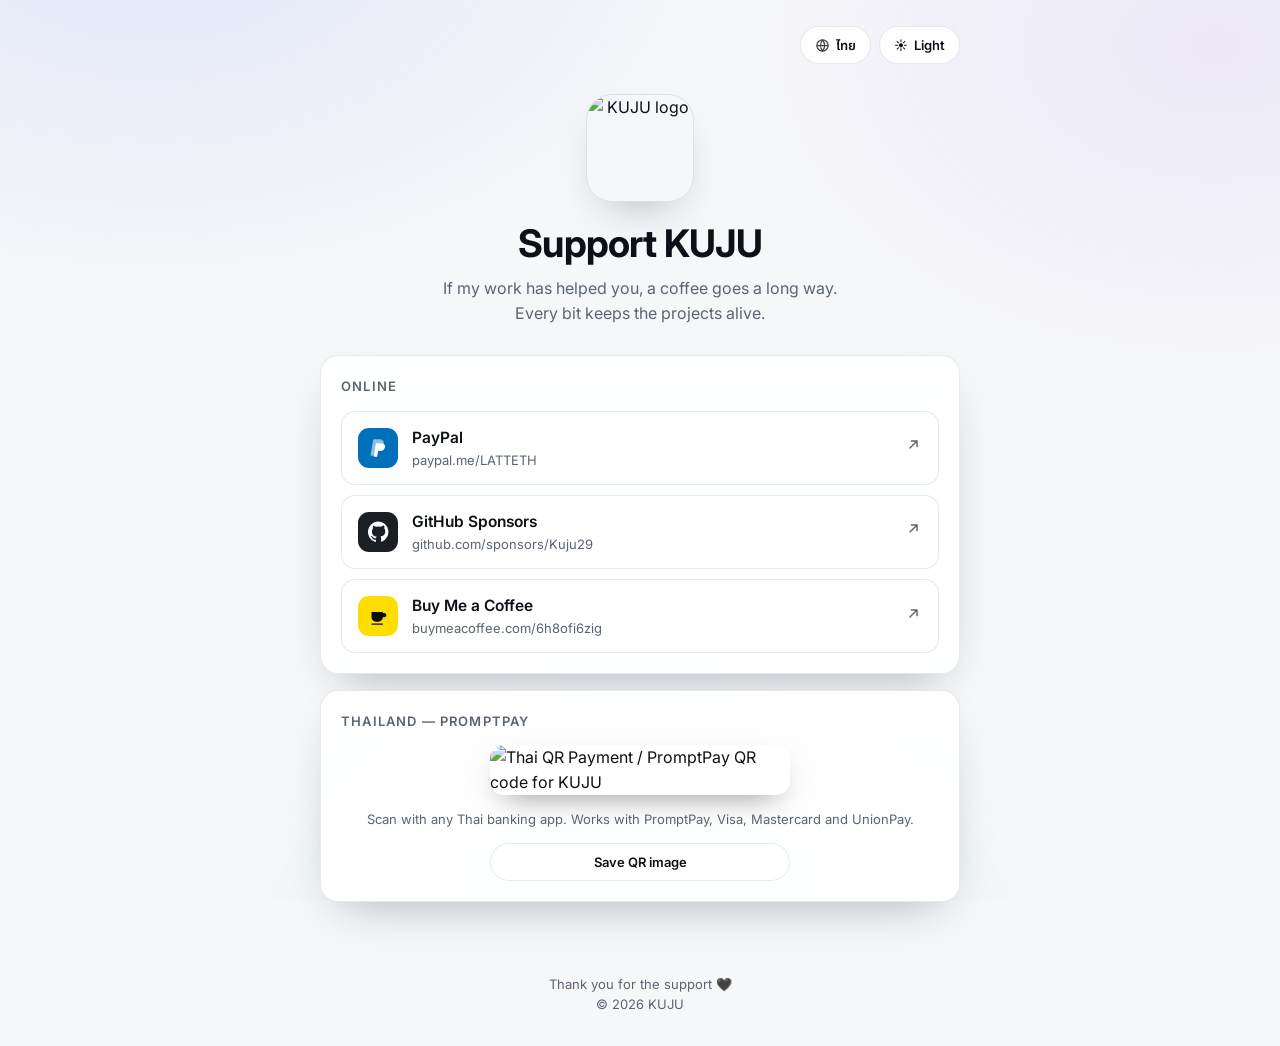
==== index.html @ a2a327d3 "Add files via upload" ====
<!DOCTYPE html>
<html lang="en" data-theme="dark">
<head>
<meta charset="utf-8">
<meta name="viewport" content="width=device-width, initial-scale=1, viewport-fit=cover">
<title>Support KUJU</title>
<meta name="description" content="Support KUJU's open-source work — PayPal, GitHub Sponsors, Buy Me a Coffee, or Thai PromptPay QR.">
<meta name="theme-color" content="#0b0d10">
<link rel="icon" href="assets/icon-32.png" sizes="32x32">
<link rel="apple-touch-icon" href="assets/icon-180.png">
<meta property="og:title" content="Support KUJU">
<meta property="og:description" content="Buy me a coffee — PayPal, GitHub Sponsors, Buy Me a Coffee, PromptPay.">
<meta property="og:image" content="assets/icon-512.png">
<meta property="og:type" content="website">
<link rel="preconnect" href="https://fonts.googleapis.com">
<link rel="preconnect" href="https://fonts.gstatic.com" crossorigin>
<link href="https://fonts.googleapis.com/css2?family=Inter:wght@400;500;600;700&family=Noto+Sans+Thai:wght@400;500;600;700&display=swap" rel="stylesheet">
<style>
:root{
  --bg:#0b0d10; --bg2:#0f1216; --card:rgba(255,255,255,.04); --card-brd:rgba(255,255,255,.09);
  --fg:#f2f4f7; --muted:#9aa4b2; --accent:#e5e7eb; --ring:rgba(255,255,255,.14);
  --shadow:0 20px 50px -20px rgba(0,0,0,.8);
  --radius:18px;
}
html[data-theme="light"]{
  --bg:#f6f7f9; --bg2:#ffffff; --card:rgba(255,255,255,.9); --card-brd:rgba(10,15,25,.09);
  --fg:#0d1117; --muted:#5b6472; --accent:#0d1117; --ring:rgba(10,15,25,.10);
  --shadow:0 20px 45px -22px rgba(15,23,42,.35);
}
*{box-sizing:border-box}
html,body{margin:0;padding:0}
body{
  background:var(--bg); color:var(--fg);
  font-family:"Inter","Noto Sans Thai",-apple-system,BlinkMacSystemFont,"Segoe UI",Roboto,sans-serif;
  -webkit-font-smoothing:antialiased; line-height:1.55;
  min-height:100dvh; display:flex; flex-direction:column;
  transition:background .3s ease,color .3s ease;
}
body::before{
  content:""; position:fixed; inset:0; z-index:-1; pointer-events:none;
  background:
    radial-gradient(60rem 40rem at 12% -10%, rgba(120,160,255,.16), transparent 60%),
    radial-gradient(50rem 35rem at 95% 5%, rgba(180,120,255,.13), transparent 60%),
    radial-gradient(45rem 35rem at 50% 110%, rgba(80,220,190,.10), transparent 60%);
}
html[data-theme="light"] body::before{
  background:
    radial-gradient(60rem 40rem at 12% -10%, rgba(90,120,255,.13), transparent 60%),
    radial-gradient(50rem 35rem at 95% 5%, rgba(160,110,255,.10), transparent 60%),
    radial-gradient(45rem 35rem at 50% 110%, rgba(40,200,170,.10), transparent 60%);
}
.wrap{width:100%; max-width:680px; margin:0 auto; padding:20px 20px 48px; flex:1}

/* top bar */
.topbar{display:flex; justify-content:flex-end; gap:8px; padding:6px 0 22px}
.chip{
  display:inline-flex; align-items:center; gap:6px; cursor:pointer;
  background:var(--card); border:1px solid var(--card-brd); color:var(--fg);
  border-radius:999px; padding:8px 14px; font:inherit; font-size:13px; font-weight:600;
  backdrop-filter:blur(10px); transition:transform .15s, border-color .2s, background .2s;
}
.chip:hover{transform:translateY(-1px); border-color:var(--ring)}
.chip:active{transform:translateY(0)}
.chip svg{width:15px;height:15px;opacity:.8}

/* hero */
.hero{text-align:center; padding:8px 0 30px}
.logo{
  width:108px;height:108px;object-fit:cover;border-radius:26px;
  border:1px solid var(--card-brd); box-shadow:var(--shadow);
  margin-bottom:20px; display:block; margin-inline:auto;
}
h1{font-size:clamp(28px,7vw,38px); line-height:1.15; margin:0 0 10px; letter-spacing:-.02em; font-weight:700}
.sub{color:var(--muted); font-size:16px; margin:0 auto; max-width:44ch}

/* cards */
.card{
  background:var(--card); border:1px solid var(--card-brd); border-radius:var(--radius);
  backdrop-filter:blur(14px); box-shadow:var(--shadow); padding:20px; margin-bottom:16px;
}
.card h2{font-size:13px; letter-spacing:.09em; text-transform:uppercase; color:var(--muted);
  margin:0 0 14px; font-weight:600}

/* donate buttons */
.links{display:flex; flex-direction:column; gap:10px}
.link{
  display:flex; align-items:center; gap:14px; text-decoration:none; color:var(--fg);
  border:1px solid var(--card-brd); border-radius:14px; padding:14px 16px;
  background:linear-gradient(180deg,rgba(255,255,255,.03),rgba(255,255,255,0));
  transition:transform .16s cubic-bezier(.2,.8,.2,1), border-color .2s, background .2s;
}
html[data-theme="light"] .link{background:#fff}
.link:hover{transform:translateY(-2px); border-color:var(--ring)}
.link:focus-visible{outline:2px solid #6ea8fe; outline-offset:2px}
.ico{
  width:40px;height:40px;flex:none;border-radius:11px;display:grid;place-items:center;
  color:#fff;
}
.ico svg{width:21px;height:21px;fill:currentColor}
.ico.paypal{background:#0070ba}
.ico.github{background:#24292f}
html[data-theme="light"] .ico.github{background:#1b1f24}
.ico.bmc{background:#ffdd00;color:#0d0d0d}
.ico.pp{background:#0f3f6e}
.txt{min-width:0}
.txt b{display:block;font-size:15.5px;font-weight:600}
.txt span{display:block;font-size:13px;color:var(--muted);white-space:nowrap;overflow:hidden;text-overflow:ellipsis}
.arrow{margin-left:auto;color:var(--muted);flex:none}
.arrow svg{width:17px;height:17px;fill:none;stroke:currentColor;stroke-width:2;stroke-linecap:round;stroke-linejoin:round}

/* qr */
.qrbox{display:flex; flex-direction:column; align-items:center; gap:14px}
.qrimg{width:100%; max-width:300px; border-radius:14px; display:block;
  box-shadow:0 12px 30px -14px rgba(0,0,0,.55); background:#fff}
.qrnote{font-size:13px;color:var(--muted);text-align:center;margin:0}
.copyrow{display:flex;gap:8px;width:100%;max-width:300px}
.copyrow .chip{flex:1;justify-content:center}

footer{text-align:center;color:var(--muted);font-size:13px;padding:8px 20px 32px}
footer a{color:var(--muted)}
.fade{animation:fade .5s cubic-bezier(.2,.8,.2,1) both}
@keyframes fade{from{opacity:0;transform:translateY(10px)}to{opacity:1;transform:none}}
@media (prefers-reduced-motion:reduce){*{animation:none!important;transition:none!important}}
</style>
</head>
<body>
<div class="wrap">

  <div class="topbar">
    <button class="chip" id="langBtn" type="button" aria-label="Switch language">
      <svg viewBox="0 0 24 24" fill="none" stroke="currentColor" stroke-width="2"><circle cx="12" cy="12" r="9"/><path d="M3 12h18M12 3a15 15 0 010 18a15 15 0 010-18"/></svg>
      <span id="langLabel">ไทย</span>
    </button>
    <button class="chip" id="themeBtn" type="button" aria-label="Switch theme">
      <span id="themeIcon">🌙</span><span id="themeLabel" data-i18n="theme">Dark</span>
    </button>
  </div>

  <header class="hero fade">
    <img class="logo" src="assets/logo.png" alt="KUJU logo">
    <h1 data-i18n="title">Support KUJU</h1>
    <p class="sub" data-i18n="sub">If my work has helped you, a coffee goes a long way. Every bit keeps the projects alive.</p>
  </header>

  <section class="card fade" style="animation-delay:.06s">
    <h2 data-i18n="online">Online</h2>
    <div class="links">
      <a class="link" href="https://paypal.me/LATTETH" target="_blank" rel="noopener noreferrer">
        <span class="ico paypal"><svg viewBox="0 0 24 24"><path d="M7.1 21.3H3.6a.6.6 0 01-.6-.7L5.8 3.4a.8.8 0 01.8-.7h6.2c3.5 0 5.7 1.7 5.2 5.2-.5 3.6-3 5.3-6.4 5.3H9.3a.8.8 0 00-.8.7l-.8 6.7a.8.8 0 01-.6.7z" opacity=".55"/><path d="M9.9 22.6H7.1a.5.5 0 01-.5-.6l2.3-14.4a.7.7 0 01.7-.6h5.3c3 0 4.9 1.5 4.5 4.5-.5 3.1-2.6 4.6-5.5 4.6h-1.8a.7.7 0 00-.7.6l-.8 5.3a.7.7 0 01-.7.6z"/></svg></span>
        <span class="txt"><b>PayPal</b><span>paypal.me/LATTETH</span></span>
        <span class="arrow"><svg viewBox="0 0 24 24"><path d="M7 17L17 7M9 7h8v8"/></svg></span>
      </a>

      <a class="link" href="https://github.com/sponsors/Kuju29" target="_blank" rel="noopener noreferrer">
        <span class="ico github"><svg viewBox="0 0 24 24"><path d="M12 .5a12 12 0 00-3.8 23.4c.6.1.8-.3.8-.6v-2c-3.3.7-4-1.6-4-1.6-.6-1.4-1.4-1.8-1.4-1.8-1.1-.8.1-.7.1-.7 1.2.1 1.9 1.2 1.9 1.2 1.1 1.9 2.9 1.3 3.6 1 .1-.8.4-1.3.8-1.6-2.7-.3-5.5-1.3-5.5-5.9 0-1.3.5-2.4 1.2-3.2-.1-.3-.5-1.5.1-3.2 0 0 1-.3 3.3 1.2a11.4 11.4 0 016 0C17.4 4.9 18.4 5.2 18.4 5.2c.6 1.7.2 2.9.1 3.2.8.8 1.2 1.9 1.2 3.2 0 4.6-2.8 5.6-5.5 5.9.4.4.8 1.1.8 2.2v3.3c0 .3.2.7.8.6A12 12 0 0012 .5z"/></svg></span>
        <span class="txt"><b>GitHub Sponsors</b><span>github.com/sponsors/Kuju29</span></span>
        <span class="arrow"><svg viewBox="0 0 24 24"><path d="M7 17L17 7M9 7h8v8"/></svg></span>
      </a>

      <a class="link" href="https://buymeacoffee.com/6h8ofi6zig" target="_blank" rel="noopener noreferrer">
        <span class="ico bmc"><svg viewBox="0 0 24 24"><path d="M4 8h13v6a5 5 0 01-5 5H9a5 5 0 01-5-5V8zm13 1h1.5a2.5 2.5 0 010 5H17V9zM4 21h13v1.5H4z"/></svg></span>
        <span class="txt"><b>Buy Me a Coffee</b><span>buymeacoffee.com/6h8ofi6zig</span></span>
        <span class="arrow"><svg viewBox="0 0 24 24"><path d="M7 17L17 7M9 7h8v8"/></svg></span>
      </a>
    </div>
  </section>

  <section class="card fade" style="animation-delay:.12s">
    <h2 data-i18n="thai">Thailand — PromptPay</h2>
    <div class="qrbox">
      <img class="qrimg" src="assets/promptpay-card.png" alt="Thai QR Payment / PromptPay QR code for KUJU">
      <p class="qrnote" data-i18n="qrnote">Scan with any Thai banking app. Works with PromptPay, Visa, Mastercard and UnionPay.</p>
      <div class="copyrow">
        <button class="chip" id="dlBtn" type="button" data-i18n="save">Save QR image</button>
      </div>
    </div>
  </section>

</div>

<footer>
  <span data-i18n="thanks">Thank you for the support 🖤</span><br>
  © <span id="yr"></span> KUJU
</footer>

<script>
const I18N = {
  en: {
    title:"Support KUJU",
    sub:"If my work has helped you, a coffee goes a long way. Every bit keeps the projects alive.",
    online:"Online",
    thai:"Thailand — PromptPay",
    qrnote:"Scan with any Thai banking app. Works with PromptPay, Visa, Mastercard and UnionPay.",
    save:"Save QR image",
    thanks:"Thank you for the support 🖤",
    theme_dark:"Dark", theme_light:"Light",
    other:"ไทย", pagetitle:"Support KUJU"
  },
  th: {
    title:"สนับสนุน KUJU",
    sub:"ถ้างานของผมมีประโยชน์กับคุณ กาแฟสักแก้วก็ช่วยได้มาก ทุกการสนับสนุนทำให้โปรเจกต์เดินต่อได้",
    online:"ช่องทางออนไลน์",
    thai:"ประเทศไทย — พร้อมเพย์",
    qrnote:"สแกนด้วยแอปธนาคารได้ทุกธนาคาร รองรับพร้อมเพย์ Visa Mastercard และ UnionPay",
    save:"บันทึกรูป QR",
    thanks:"ขอบคุณสำหรับการสนับสนุนครับ 🖤",
    theme_dark:"มืด", theme_light:"สว่าง",
    other:"EN", pagetitle:"สนับสนุน KUJU"
  }
};

const $ = s => document.querySelector(s);
let lang = localStorage.getItem("kuju_lang");
if (!lang) lang = (navigator.language || "en").toLowerCase().startsWith("th") ? "th" : "en";
let theme = localStorage.getItem("kuju_theme")
  || (window.matchMedia("(prefers-color-scheme: light)").matches ? "light" : "dark");

function applyLang(){
  const t = I18N[lang];
  document.documentElement.lang = lang;
  document.title = t.pagetitle;
  document.querySelectorAll("[data-i18n]").forEach(el=>{
    const k = el.dataset.i18n;
    if (k === "theme") return;
    if (t[k]) el.textContent = t[k];
  });
  $("#langLabel").textContent = t.other;
  applyThemeLabel();
  localStorage.setItem("kuju_lang", lang);
}
function applyThemeLabel(){
  const t = I18N[lang];
  $("#themeIcon").textContent = theme === "dark" ? "🌙" : "☀️";
  $("#themeLabel").textContent = theme === "dark" ? t.theme_dark : t.theme_light;
}
function applyTheme(){
  document.documentElement.dataset.theme = theme;
  document.querySelector('meta[name=theme-color]').content = theme === "dark" ? "#0b0d10" : "#f6f7f9";
  applyThemeLabel();
  localStorage.setItem("kuju_theme", theme);
}

$("#langBtn").addEventListener("click", ()=>{ lang = lang === "en" ? "th" : "en"; applyLang(); });
$("#themeBtn").addEventListener("click", ()=>{ theme = theme === "dark" ? "light" : "dark"; applyTheme(); });
$("#dlBtn").addEventListener("click", ()=>{
  const a = document.createElement("a");
  a.href = "assets/promptpay-card.png";
  a.download = "kuju-promptpay.png";
  document.body.appendChild(a); a.click(); a.remove();
});
$("#yr").textContent = new Date().getFullYear();

applyTheme();
applyLang();
</script>
</body>
</html>
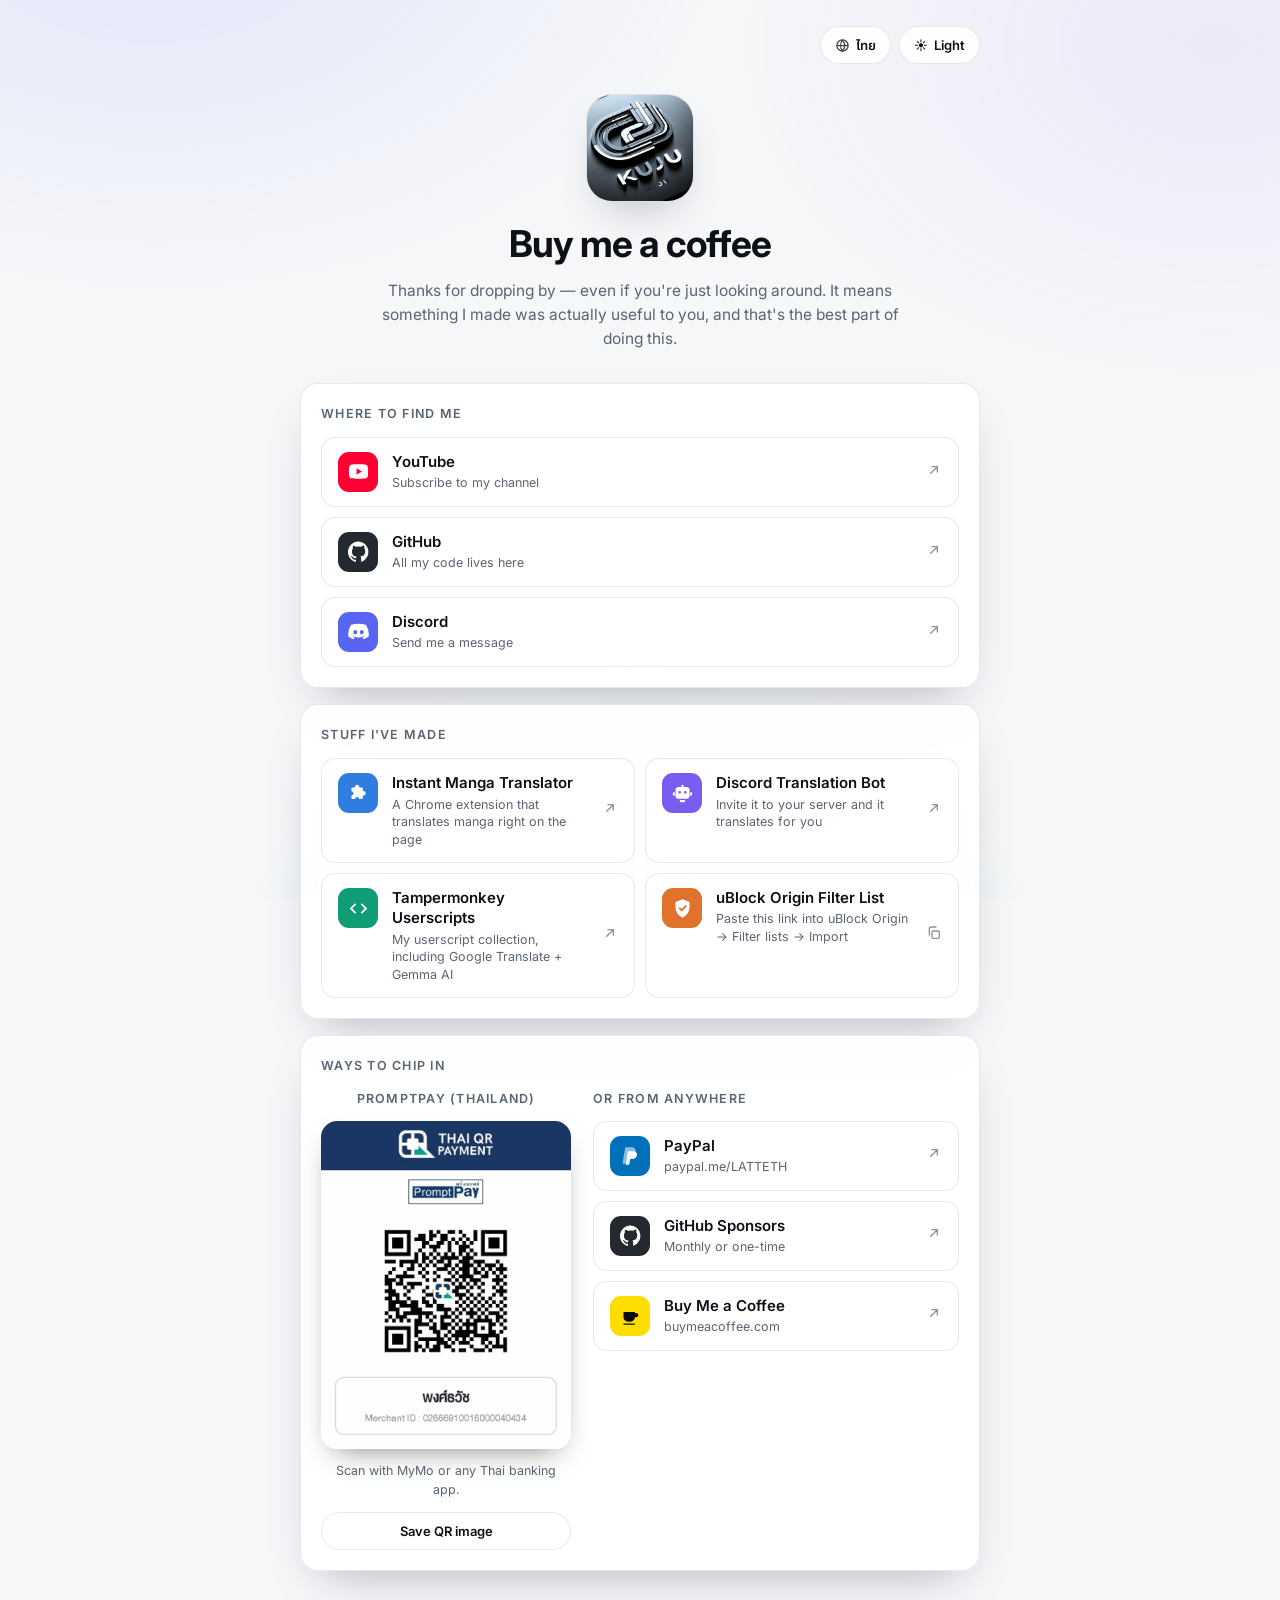
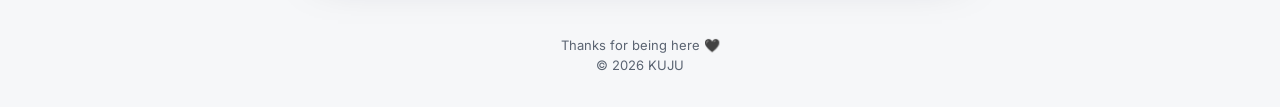
==== commit baf0af22: "Add files via upload" ====
--- a/index.html
+++ b/index.html
@@ -3,255 +3,99 @@
 <head>
 <meta charset="utf-8">
 <meta name="viewport" content="width=device-width, initial-scale=1, viewport-fit=cover">
-<title>Support KUJU</title>
-<meta name="description" content="Support KUJU's open-source work — PayPal, GitHub Sponsors, Buy Me a Coffee, or Thai PromptPay QR.">
+<title>KUJU</title>
+<meta name="description" content="KUJU — projects, links and ways to support my work.">
 <meta name="theme-color" content="#0b0d10">
+
 <link rel="icon" href="assets/icon-32.png" sizes="32x32">
 <link rel="apple-touch-icon" href="assets/icon-180.png">
-<meta property="og:title" content="Support KUJU">
-<meta property="og:description" content="Buy me a coffee — PayPal, GitHub Sponsors, Buy Me a Coffee, PromptPay.">
+<meta property="og:title" content="KUJU">
+<meta property="og:description" content="Projects, links and ways to support my work.">
 <meta property="og:image" content="assets/icon-512.png">
 <meta property="og:type" content="website">
+
 <link rel="preconnect" href="https://fonts.googleapis.com">
 <link rel="preconnect" href="https://fonts.gstatic.com" crossorigin>
 <link href="https://fonts.googleapis.com/css2?family=Inter:wght@400;500;600;700&family=Noto+Sans+Thai:wght@400;500;600;700&display=swap" rel="stylesheet">
-<style>
-:root{
-  --bg:#0b0d10; --bg2:#0f1216; --card:rgba(255,255,255,.04); --card-brd:rgba(255,255,255,.09);
-  --fg:#f2f4f7; --muted:#9aa4b2; --accent:#e5e7eb; --ring:rgba(255,255,255,.14);
-  --shadow:0 20px 50px -20px rgba(0,0,0,.8);
-  --radius:18px;
-}
-html[data-theme="light"]{
-  --bg:#f6f7f9; --bg2:#ffffff; --card:rgba(255,255,255,.9); --card-brd:rgba(10,15,25,.09);
-  --fg:#0d1117; --muted:#5b6472; --accent:#0d1117; --ring:rgba(10,15,25,.10);
-  --shadow:0 20px 45px -22px rgba(15,23,42,.35);
-}
-*{box-sizing:border-box}
-html,body{margin:0;padding:0}
-body{
-  background:var(--bg); color:var(--fg);
-  font-family:"Inter","Noto Sans Thai",-apple-system,BlinkMacSystemFont,"Segoe UI",Roboto,sans-serif;
-  -webkit-font-smoothing:antialiased; line-height:1.55;
-  min-height:100dvh; display:flex; flex-direction:column;
-  transition:background .3s ease,color .3s ease;
-}
-body::before{
-  content:""; position:fixed; inset:0; z-index:-1; pointer-events:none;
-  background:
-    radial-gradient(60rem 40rem at 12% -10%, rgba(120,160,255,.16), transparent 60%),
-    radial-gradient(50rem 35rem at 95% 5%, rgba(180,120,255,.13), transparent 60%),
-    radial-gradient(45rem 35rem at 50% 110%, rgba(80,220,190,.10), transparent 60%);
-}
-html[data-theme="light"] body::before{
-  background:
-    radial-gradient(60rem 40rem at 12% -10%, rgba(90,120,255,.13), transparent 60%),
-    radial-gradient(50rem 35rem at 95% 5%, rgba(160,110,255,.10), transparent 60%),
-    radial-gradient(45rem 35rem at 50% 110%, rgba(40,200,170,.10), transparent 60%);
-}
-.wrap{width:100%; max-width:680px; margin:0 auto; padding:20px 20px 48px; flex:1}
 
-/* top bar */
-.topbar{display:flex; justify-content:flex-end; gap:8px; padding:6px 0 22px}
-.chip{
-  display:inline-flex; align-items:center; gap:6px; cursor:pointer;
-  background:var(--card); border:1px solid var(--card-brd); color:var(--fg);
-  border-radius:999px; padding:8px 14px; font:inherit; font-size:13px; font-weight:600;
-  backdrop-filter:blur(10px); transition:transform .15s, border-color .2s, background .2s;
-}
-.chip:hover{transform:translateY(-1px); border-color:var(--ring)}
-.chip:active{transform:translateY(0)}
-.chip svg{width:15px;height:15px;opacity:.8}
-
-/* hero */
-.hero{text-align:center; padding:8px 0 30px}
-.logo{
-  width:108px;height:108px;object-fit:cover;border-radius:26px;
-  border:1px solid var(--card-brd); box-shadow:var(--shadow);
-  margin-bottom:20px; display:block; margin-inline:auto;
-}
-h1{font-size:clamp(28px,7vw,38px); line-height:1.15; margin:0 0 10px; letter-spacing:-.02em; font-weight:700}
-.sub{color:var(--muted); font-size:16px; margin:0 auto; max-width:44ch}
-
-/* cards */
-.card{
-  background:var(--card); border:1px solid var(--card-brd); border-radius:var(--radius);
-  backdrop-filter:blur(14px); box-shadow:var(--shadow); padding:20px; margin-bottom:16px;
-}
-.card h2{font-size:13px; letter-spacing:.09em; text-transform:uppercase; color:var(--muted);
-  margin:0 0 14px; font-weight:600}
-
-/* donate buttons */
-.links{display:flex; flex-direction:column; gap:10px}
-.link{
-  display:flex; align-items:center; gap:14px; text-decoration:none; color:var(--fg);
-  border:1px solid var(--card-brd); border-radius:14px; padding:14px 16px;
-  background:linear-gradient(180deg,rgba(255,255,255,.03),rgba(255,255,255,0));
-  transition:transform .16s cubic-bezier(.2,.8,.2,1), border-color .2s, background .2s;
-}
-html[data-theme="light"] .link{background:#fff}
-.link:hover{transform:translateY(-2px); border-color:var(--ring)}
-.link:focus-visible{outline:2px solid #6ea8fe; outline-offset:2px}
-.ico{
-  width:40px;height:40px;flex:none;border-radius:11px;display:grid;place-items:center;
-  color:#fff;
-}
-.ico svg{width:21px;height:21px;fill:currentColor}
-.ico.paypal{background:#0070ba}
-.ico.github{background:#24292f}
-html[data-theme="light"] .ico.github{background:#1b1f24}
-.ico.bmc{background:#ffdd00;color:#0d0d0d}
-.ico.pp{background:#0f3f6e}
-.txt{min-width:0}
-.txt b{display:block;font-size:15.5px;font-weight:600}
-.txt span{display:block;font-size:13px;color:var(--muted);white-space:nowrap;overflow:hidden;text-overflow:ellipsis}
-.arrow{margin-left:auto;color:var(--muted);flex:none}
-.arrow svg{width:17px;height:17px;fill:none;stroke:currentColor;stroke-width:2;stroke-linecap:round;stroke-linejoin:round}
-
-/* qr */
-.qrbox{display:flex; flex-direction:column; align-items:center; gap:14px}
-.qrimg{width:100%; max-width:300px; border-radius:14px; display:block;
-  box-shadow:0 12px 30px -14px rgba(0,0,0,.55); background:#fff}
-.qrnote{font-size:13px;color:var(--muted);text-align:center;margin:0}
-.copyrow{display:flex;gap:8px;width:100%;max-width:300px}
-.copyrow .chip{flex:1;justify-content:center}
-
-footer{text-align:center;color:var(--muted);font-size:13px;padding:8px 20px 32px}
-footer a{color:var(--muted)}
-.fade{animation:fade .5s cubic-bezier(.2,.8,.2,1) both}
-@keyframes fade{from{opacity:0;transform:translateY(10px)}to{opacity:1;transform:none}}
-@media (prefers-reduced-motion:reduce){*{animation:none!important;transition:none!important}}
-</style>
+<link rel="stylesheet" href="css/style.css">
 </head>
 <body>
+
 <div class="wrap">
 
+  <!-- ปุ่มสลับภาษา / ธีม -->
   <div class="topbar">
     <button class="chip" id="langBtn" type="button" aria-label="Switch language">
-      <svg viewBox="0 0 24 24" fill="none" stroke="currentColor" stroke-width="2"><circle cx="12" cy="12" r="9"/><path d="M3 12h18M12 3a15 15 0 010 18a15 15 0 010-18"/></svg>
+      <svg viewBox="0 0 24 24" fill="none" stroke="currentColor" stroke-width="2" aria-hidden="true">
+        <circle cx="12" cy="12" r="9"/><path d="M3 12h18M12 3a15 15 0 010 18a15 15 0 010-18"/>
+      </svg>
       <span id="langLabel">ไทย</span>
     </button>
     <button class="chip" id="themeBtn" type="button" aria-label="Switch theme">
-      <span id="themeIcon">🌙</span><span id="themeLabel" data-i18n="theme">Dark</span>
+      <span id="themeIcon">🌙</span><span id="themeLabel">Dark</span>
     </button>
   </div>
 
+  <!-- หัวเว็บ -->
   <header class="hero fade">
     <img class="logo" src="assets/logo.png" alt="KUJU logo">
-    <h1 data-i18n="title">Support KUJU</h1>
-    <p class="sub" data-i18n="sub">If my work has helped you, a coffee goes a long way. Every bit keeps the projects alive.</p>
+    <h1 data-t="title">Buy me a coffee</h1>
+    <p data-t="sub"></p>
   </header>
 
-  <section class="card fade" style="animation-delay:.06s">
-    <h2 data-i18n="online">Online</h2>
-    <div class="links">
-      <a class="link" href="https://paypal.me/LATTETH" target="_blank" rel="noopener noreferrer">
-        <span class="ico paypal"><svg viewBox="0 0 24 24"><path d="M7.1 21.3H3.6a.6.6 0 01-.6-.7L5.8 3.4a.8.8 0 01.8-.7h6.2c3.5 0 5.7 1.7 5.2 5.2-.5 3.6-3 5.3-6.4 5.3H9.3a.8.8 0 00-.8.7l-.8 6.7a.8.8 0 01-.6.7z" opacity=".55"/><path d="M9.9 22.6H7.1a.5.5 0 01-.5-.6l2.3-14.4a.7.7 0 01.7-.6h5.3c3 0 4.9 1.5 4.5 4.5-.5 3.1-2.6 4.6-5.5 4.6h-1.8a.7.7 0 00-.7.6l-.8 5.3a.7.7 0 01-.7.6z"/></svg></span>
-        <span class="txt"><b>PayPal</b><span>paypal.me/LATTETH</span></span>
-        <span class="arrow"><svg viewBox="0 0 24 24"><path d="M7 17L17 7M9 7h8v8"/></svg></span>
-      </a>
-
-      <a class="link" href="https://github.com/sponsors/Kuju29" target="_blank" rel="noopener noreferrer">
-        <span class="ico github"><svg viewBox="0 0 24 24"><path d="M12 .5a12 12 0 00-3.8 23.4c.6.1.8-.3.8-.6v-2c-3.3.7-4-1.6-4-1.6-.6-1.4-1.4-1.8-1.4-1.8-1.1-.8.1-.7.1-.7 1.2.1 1.9 1.2 1.9 1.2 1.1 1.9 2.9 1.3 3.6 1 .1-.8.4-1.3.8-1.6-2.7-.3-5.5-1.3-5.5-5.9 0-1.3.5-2.4 1.2-3.2-.1-.3-.5-1.5.1-3.2 0 0 1-.3 3.3 1.2a11.4 11.4 0 016 0C17.4 4.9 18.4 5.2 18.4 5.2c.6 1.7.2 2.9.1 3.2.8.8 1.2 1.9 1.2 3.2 0 4.6-2.8 5.6-5.5 5.9.4.4.8 1.1.8 2.2v3.3c0 .3.2.7.8.6A12 12 0 0012 .5z"/></svg></span>
-        <span class="txt"><b>GitHub Sponsors</b><span>github.com/sponsors/Kuju29</span></span>
-        <span class="arrow"><svg viewBox="0 0 24 24"><path d="M7 17L17 7M9 7h8v8"/></svg></span>
-      </a>
-
-      <a class="link" href="https://buymeacoffee.com/6h8ofi6zig" target="_blank" rel="noopener noreferrer">
-        <span class="ico bmc"><svg viewBox="0 0 24 24"><path d="M4 8h13v6a5 5 0 01-5 5H9a5 5 0 01-5-5V8zm13 1h1.5a2.5 2.5 0 010 5H17V9zM4 21h13v1.5H4z"/></svg></span>
-        <span class="txt"><b>Buy Me a Coffee</b><span>buymeacoffee.com/6h8ofi6zig</span></span>
-        <span class="arrow"><svg viewBox="0 0 24 24"><path d="M7 17L17 7M9 7h8v8"/></svg></span>
-      </a>
-    </div>
+  <!-- 1. ช่องทางติดตาม -->
+  <section class="section fade" style="animation-delay:.05s">
+    <h2 data-t="social">Where to find me</h2>
+    <div class="list" id="list-social"></div>
   </section>
 
-  <section class="card fade" style="animation-delay:.12s">
-    <h2 data-i18n="thai">Thailand — PromptPay</h2>
-    <div class="qrbox">
-      <img class="qrimg" src="assets/promptpay-card.png" alt="Thai QR Payment / PromptPay QR code for KUJU">
-      <p class="qrnote" data-i18n="qrnote">Scan with any Thai banking app. Works with PromptPay, Visa, Mastercard and UnionPay.</p>
-      <div class="copyrow">
-        <button class="chip" id="dlBtn" type="button" data-i18n="save">Save QR image</button>
+  <!-- 2. ผลงาน -->
+  <section class="section fade" style="animation-delay:.1s">
+    <h2 data-t="works">Stuff I've made</h2>
+    <div class="list grid" id="list-works"></div>
+  </section>
+
+  <!-- 3. สนับสนุน -->
+  <section class="section fade" style="animation-delay:.15s">
+    <h2 data-t="donate">Ways to chip in</h2>
+    <div class="donate-body">
+
+      <div class="qr">
+        <span class="label" data-t="qrTitle">PromptPay</span>
+        <img id="qr-img" src="assets/promptpay-card.png" alt="Thai QR Payment / PromptPay code for KUJU">
+        <p class="note" data-t="qrNote"></p>
+        <button class="chip" id="qr-save" type="button" data-t="qrSave">Save QR image</button>
       </div>
+
+      <div class="online">
+        <span class="label" data-t="orOnline">Or from anywhere</span>
+        <div class="list" id="list-donate"></div>
+      </div>
+
     </div>
   </section>
 
 </div>
 
 <footer>
-  <span data-i18n="thanks">Thank you for the support 🖤</span><br>
-  © <span id="yr"></span> KUJU
+  <span data-t="thanks"></span><br>
+  © <span id="year"></span> KUJU
 </footer>
 
-<script>
-const I18N = {
-  en: {
-    title:"Support KUJU",
-    sub:"If my work has helped you, a coffee goes a long way. Every bit keeps the projects alive.",
-    online:"Online",
-    thai:"Thailand — PromptPay",
-    qrnote:"Scan with any Thai banking app. Works with PromptPay, Visa, Mastercard and UnionPay.",
-    save:"Save QR image",
-    thanks:"Thank you for the support 🖤",
-    theme_dark:"Dark", theme_light:"Light",
-    other:"ไทย", pagetitle:"Support KUJU"
-  },
-  th: {
-    title:"สนับสนุน KUJU",
-    sub:"ถ้างานของผมมีประโยชน์กับคุณ กาแฟสักแก้วก็ช่วยได้มาก ทุกการสนับสนุนทำให้โปรเจกต์เดินต่อได้",
-    online:"ช่องทางออนไลน์",
-    thai:"ประเทศไทย — พร้อมเพย์",
-    qrnote:"สแกนด้วยแอปธนาคารได้ทุกธนาคาร รองรับพร้อมเพย์ Visa Mastercard และ UnionPay",
-    save:"บันทึกรูป QR",
-    thanks:"ขอบคุณสำหรับการสนับสนุนครับ 🖤",
-    theme_dark:"มืด", theme_light:"สว่าง",
-    other:"EN", pagetitle:"สนับสนุน KUJU"
-  }
-};
+<div class="toast" id="toast" role="status" aria-live="polite"></div>
 
-const $ = s => document.querySelector(s);
-let lang = localStorage.getItem("kuju_lang");
-if (!lang) lang = (navigator.language || "en").toLowerCase().startsWith("th") ? "th" : "en";
-let theme = localStorage.getItem("kuju_theme")
-  || (window.matchMedia("(prefers-color-scheme: light)").matches ? "light" : "dark");
+<noscript>
+  <p style="text-align:center;padding:0 20px 40px">
+    This page needs JavaScript to show the links. ·
+    หน้านี้ต้องเปิด JavaScript เพื่อแสดงลิงก์
+  </p>
+</noscript>
 
-function applyLang(){
-  const t = I18N[lang];
-  document.documentElement.lang = lang;
-  document.title = t.pagetitle;
-  document.querySelectorAll("[data-i18n]").forEach(el=>{
-    const k = el.dataset.i18n;
-    if (k === "theme") return;
-    if (t[k]) el.textContent = t[k];
-  });
-  $("#langLabel").textContent = t.other;
-  applyThemeLabel();
-  localStorage.setItem("kuju_lang", lang);
-}
-function applyThemeLabel(){
-  const t = I18N[lang];
-  $("#themeIcon").textContent = theme === "dark" ? "🌙" : "☀️";
-  $("#themeLabel").textContent = theme === "dark" ? t.theme_dark : t.theme_light;
-}
-function applyTheme(){
-  document.documentElement.dataset.theme = theme;
-  document.querySelector('meta[name=theme-color]').content = theme === "dark" ? "#0b0d10" : "#f6f7f9";
-  applyThemeLabel();
-  localStorage.setItem("kuju_theme", theme);
-}
-
-$("#langBtn").addEventListener("click", ()=>{ lang = lang === "en" ? "th" : "en"; applyLang(); });
-$("#themeBtn").addEventListener("click", ()=>{ theme = theme === "dark" ? "light" : "dark"; applyTheme(); });
-$("#dlBtn").addEventListener("click", ()=>{
-  const a = document.createElement("a");
-  a.href = "assets/promptpay-card.png";
-  a.download = "kuju-promptpay.png";
-  document.body.appendChild(a); a.click(); a.remove();
-});
-$("#yr").textContent = new Date().getFullYear();
-
-applyTheme();
-applyLang();
-</script>
+<!-- ลำดับสำคัญ: data และ i18n ต้องมาก่อน main -->
+<script src="js/icons.js"></script>
+<script src="js/data.js"></script>
+<script src="js/i18n.js"></script>
+<script src="js/main.js"></script>
 </body>
 </html>
--- a/css/style.css
+++ b/css/style.css
@@ -0,0 +1,164 @@
+/* ============================================================
+   style.css — หน้าตาทั้งหมดของเว็บ
+   สีหลักอยู่ในบล็อก :root ข้างล่าง แก้ที่นั่นจุดเดียวเปลี่ยนทั้งเว็บ
+   ============================================================ */
+
+/* --- 1. ตัวแปรสี ----------------------------------------- */
+:root{
+  --bg:#0b0d10;
+  --card:rgba(255,255,255,.04);
+  --card-brd:rgba(255,255,255,.09);
+  --tile:linear-gradient(180deg,rgba(255,255,255,.03),rgba(255,255,255,0));
+  --fg:#f2f4f7;
+  --muted:#9aa4b2;
+  --ring:rgba(255,255,255,.16);
+  --shadow:0 20px 50px -20px rgba(0,0,0,.8);
+  --radius:18px;
+  --radius-sm:14px;
+}
+html[data-theme="light"]{
+  --bg:#f6f7f9;
+  --card:rgba(255,255,255,.9);
+  --card-brd:rgba(10,15,25,.09);
+  --tile:#ffffff;
+  --fg:#0d1117;
+  --muted:#5b6472;
+  --ring:rgba(10,15,25,.14);
+  --shadow:0 20px 45px -22px rgba(15,23,42,.35);
+}
+
+/* --- 2. พื้นฐาน ------------------------------------------- */
+*{box-sizing:border-box}
+html,body{margin:0;padding:0}
+body{
+  background:var(--bg);
+  color:var(--fg);
+  font-family:"Inter","Noto Sans Thai",-apple-system,BlinkMacSystemFont,"Segoe UI",Roboto,sans-serif;
+  -webkit-font-smoothing:antialiased;
+  line-height:1.55;
+  min-height:100dvh;
+  display:flex;
+  flex-direction:column;
+  transition:background .3s ease,color .3s ease;
+}
+body::before{
+  content:"";position:fixed;inset:0;z-index:-1;pointer-events:none;
+  background:
+    radial-gradient(60rem 40rem at 12% -10%, rgba(120,160,255,.16), transparent 60%),
+    radial-gradient(50rem 35rem at 95% 5%, rgba(180,120,255,.13), transparent 60%),
+    radial-gradient(45rem 35rem at 50% 110%, rgba(80,220,190,.10), transparent 60%);
+}
+html[data-theme="light"] body::before{
+  background:
+    radial-gradient(60rem 40rem at 12% -10%, rgba(90,120,255,.13), transparent 60%),
+    radial-gradient(50rem 35rem at 95% 5%, rgba(160,110,255,.10), transparent 60%),
+    radial-gradient(45rem 35rem at 50% 110%, rgba(40,200,170,.10), transparent 60%);
+}
+a{color:inherit}
+
+.wrap{width:100%;max-width:720px;margin:0 auto;padding:20px 20px 40px;flex:1}
+
+/* --- 3. แถบปุ่มด้านบน ------------------------------------ */
+.topbar{display:flex;justify-content:flex-end;gap:8px;padding:6px 0 22px}
+.chip{
+  display:inline-flex;align-items:center;gap:6px;cursor:pointer;
+  background:var(--card);border:1px solid var(--card-brd);color:var(--fg);
+  border-radius:999px;padding:8px 14px;font:inherit;font-size:13px;font-weight:600;
+  backdrop-filter:blur(10px);
+  transition:transform .15s,border-color .2s,background .2s;
+}
+.chip:hover{transform:translateY(-1px);border-color:var(--ring)}
+.chip:active{transform:translateY(0)}
+.chip svg{width:15px;height:15px;opacity:.8}
+
+/* --- 4. หัวเว็บ ------------------------------------------- */
+.hero{text-align:center;padding:8px 0 32px}
+.hero .logo{
+  width:108px;height:108px;object-fit:cover;border-radius:26px;
+  border:1px solid var(--card-brd);box-shadow:var(--shadow);
+  display:block;margin:0 auto 20px;
+}
+.hero h1{
+  font-size:clamp(27px,6.6vw,37px);line-height:1.2;margin:0 0 12px;
+  letter-spacing:-.02em;font-weight:700;
+}
+.hero p{color:var(--muted);font-size:15.5px;margin:0 auto;max-width:52ch}
+
+/* --- 5. การ์ดแต่ละส่วน ----------------------------------- */
+.section{
+  background:var(--card);border:1px solid var(--card-brd);border-radius:var(--radius);
+  backdrop-filter:blur(14px);box-shadow:var(--shadow);
+  padding:20px;margin-bottom:16px;
+}
+.section > h2{
+  font-size:12.5px;letter-spacing:.1em;text-transform:uppercase;color:var(--muted);
+  margin:0 0 14px;font-weight:600;
+}
+
+/* --- 6. รายการลิงก์ --------------------------------------- */
+.list{display:flex;flex-direction:column;gap:10px}
+.list.grid{display:grid;grid-template-columns:1fr 1fr;gap:10px}
+@media (max-width:600px){ .list.grid{grid-template-columns:1fr} }
+
+.item{
+  display:flex;align-items:center;gap:14px;text-decoration:none;color:var(--fg);
+  border:1px solid var(--card-brd);border-radius:var(--radius-sm);padding:14px 16px;
+  background:var(--tile);
+  transition:transform .16s cubic-bezier(.2,.8,.2,1),border-color .2s,background .2s;
+}
+.item:hover{transform:translateY(-2px);border-color:var(--ring)}
+.item:focus-visible{outline:2px solid #6ea8fe;outline-offset:2px}
+
+.item .icon{
+  width:40px;height:40px;flex:none;border-radius:11px;
+  display:grid;place-items:center;
+}
+.item .icon svg{width:21px;height:21px;fill:currentColor}
+
+.item .text{min-width:0;flex:1}
+.item .text b{display:block;font-size:15px;font-weight:600;line-height:1.35}
+.item .text span{
+  display:block;font-size:12.5px;color:var(--muted);line-height:1.4;margin-top:2px;
+}
+.item .go{margin-left:auto;color:var(--muted);flex:none;opacity:.7}
+.item .go svg{width:16px;height:16px;fill:none;stroke:currentColor;stroke-width:2;
+  stroke-linecap:round;stroke-linejoin:round}
+
+/* ให้การ์ดผลงานสูงเท่ากันในโหมด grid */
+.list.grid .item{align-items:flex-start}
+.list.grid .item .go{align-self:center}
+
+/* --- 7. ส่วนบริจาค --------------------------------------- */
+.donate-body{display:grid;grid-template-columns:250px 1fr;gap:22px;align-items:start}
+@media (max-width:620px){ .donate-body{grid-template-columns:1fr} }
+
+.qr{display:flex;flex-direction:column;align-items:center;gap:12px;text-align:center}
+.qr img{
+  width:100%;max-width:250px;border-radius:16px;display:block;
+  box-shadow:0 12px 30px -14px rgba(0,0,0,.55);
+}
+.qr .label{font-size:12.5px;letter-spacing:.1em;text-transform:uppercase;
+  color:var(--muted);font-weight:600}
+.qr .note{font-size:12.5px;color:var(--muted);margin:0;max-width:30ch}
+.qr .chip{width:100%;justify-content:center}
+
+.online{display:flex;flex-direction:column;gap:10px}
+.online > .label{font-size:12.5px;letter-spacing:.1em;text-transform:uppercase;
+  color:var(--muted);font-weight:600;margin-bottom:2px}
+
+/* --- 8. ท้ายเว็บ ----------------------------------------- */
+footer{text-align:center;color:var(--muted);font-size:13px;padding:8px 20px 32px}
+
+/* --- 9. อนิเมชัน ----------------------------------------- */
+.fade{animation:fade .5s cubic-bezier(.2,.8,.2,1) both}
+@keyframes fade{from{opacity:0;transform:translateY(10px)}to{opacity:1;transform:none}}
+@media (prefers-reduced-motion:reduce){*{animation:none!important;transition:none!important}}
+
+/* --- 10. ข้อความแจ้งเตือนเล็กๆ (toast) ------------------- */
+.toast{
+  position:fixed;left:50%;bottom:26px;transform:translate(-50%,20px);
+  background:var(--fg);color:var(--bg);
+  padding:10px 18px;border-radius:999px;font-size:13px;font-weight:600;
+  opacity:0;pointer-events:none;transition:opacity .25s,transform .25s;z-index:50;
+}
+.toast.show{opacity:1;transform:translate(-50%,0)}
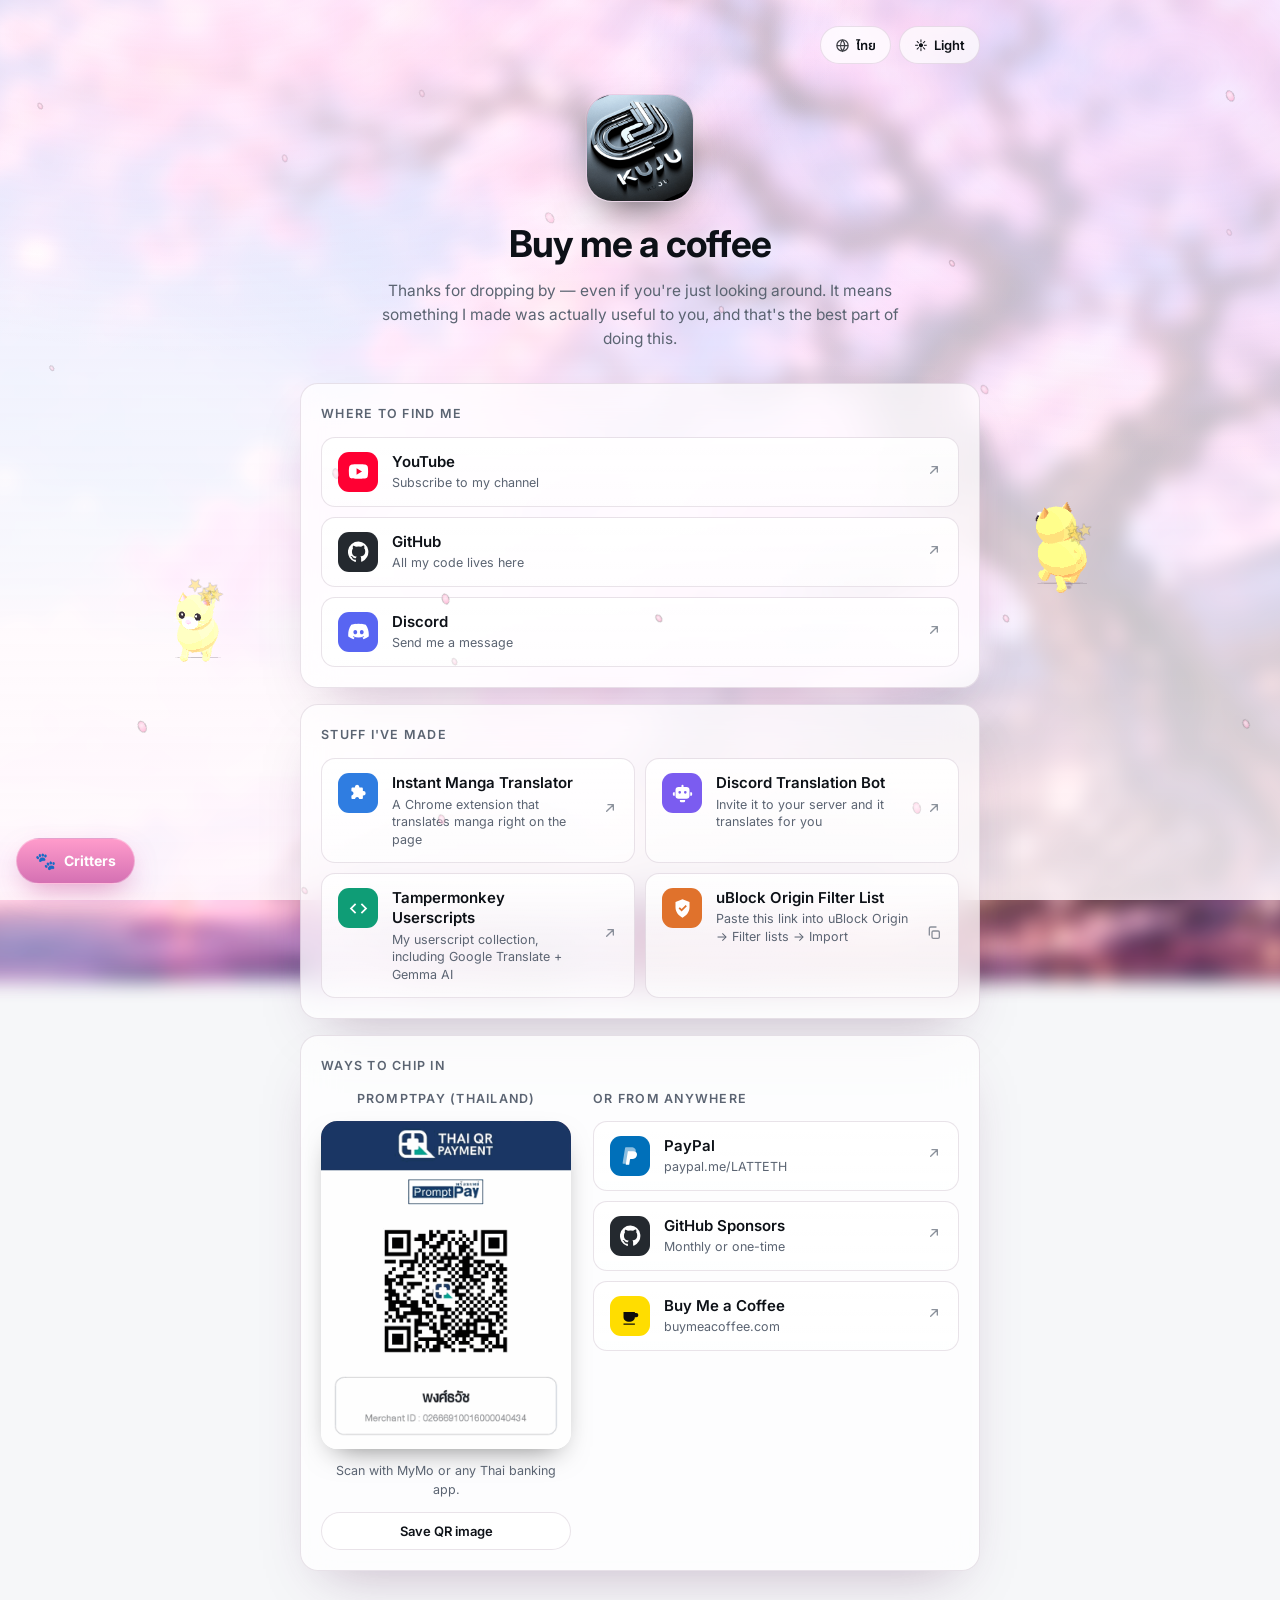
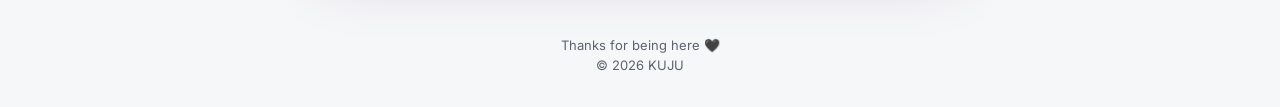
==== commit 804ef9e9: "เพิ่มพื้นหลังซากุระ + มินิเกมสัตว์ป่วนหน้าเว็บ" ====
--- a/index.html
+++ b/index.html
@@ -6,6 +6,8 @@
 <title>KUJU</title>
 <meta name="description" content="KUJU — projects, links and ways to support my work.">
 <meta name="theme-color" content="#0b0d10">
+
+<link rel="preload" as="image" href="assets/sakura-bg.webp" type="image/webp">
 
 <link rel="icon" href="assets/icon-32.png" sizes="32x32">
 <link rel="apple-touch-icon" href="assets/icon-180.png">
@@ -21,6 +23,9 @@
 <link rel="stylesheet" href="css/style.css">
 </head>
 <body>
+
+<!-- รูปพื้นหลังซากุระ (เบลอ) — อยู่หลังทุกอย่าง -->
+<div class="bg-photo" aria-hidden="true"></div>
 
 <div class="wrap">
 
@@ -97,5 +102,10 @@
 <script src="js/data.js"></script>
 <script src="js/i18n.js"></script>
 <script src="js/main.js"></script>
+
+<!-- มินิเกม "สัตว์ป่วนหน้าเว็บ" — โหลดทีหลังสุด ไม่ให้ถ่วงเนื้อหาหลัก
+     three.js r128 (MIT) เก็บไว้ในโปรเจกต์เอง ไม่พึ่ง CDN เน็ตล่มก็ยังเล่นได้ -->
+<script src="js/vendor-three.min.js" defer></script>
+<script src="js/critters.js" defer></script>
 </body>
 </html>
--- a/css/style.css
+++ b/css/style.css
@@ -41,18 +41,47 @@
   flex-direction:column;
   transition:background .3s ease,color .3s ease;
 }
+/* ม่านสีบางๆ ทับรูปพื้นหลัง ให้ตัวหนังสืออ่านออกทุกธีม */
 body::before{
   content:"";position:fixed;inset:0;z-index:-1;pointer-events:none;
   background:
-    radial-gradient(60rem 40rem at 12% -10%, rgba(120,160,255,.16), transparent 60%),
-    radial-gradient(50rem 35rem at 95% 5%, rgba(180,120,255,.13), transparent 60%),
-    radial-gradient(45rem 35rem at 50% 110%, rgba(80,220,190,.10), transparent 60%);
+    radial-gradient(70rem 45rem at 15% -10%, rgba(120,90,190,.26), transparent 62%),
+    radial-gradient(55rem 40rem at 92% 8%, rgba(210,110,180,.20), transparent 62%),
+    linear-gradient(180deg, rgba(9,8,18,.28) 0%, rgba(9,8,18,.46) 45%, rgba(9,8,18,.62) 100%);
 }
 html[data-theme="light"] body::before{
   background:
-    radial-gradient(60rem 40rem at 12% -10%, rgba(90,120,255,.13), transparent 60%),
-    radial-gradient(50rem 35rem at 95% 5%, rgba(160,110,255,.10), transparent 60%),
-    radial-gradient(45rem 35rem at 50% 110%, rgba(40,200,170,.10), transparent 60%);
+    radial-gradient(70rem 45rem at 15% -10%, rgba(255,235,245,.55), transparent 62%),
+    radial-gradient(55rem 40rem at 92% 8%, rgba(235,225,255,.50), transparent 62%),
+    linear-gradient(180deg, rgba(255,252,254,.62) 0%, rgba(255,250,253,.74) 45%, rgba(255,248,252,.86) 100%);
+}
+
+/* --- 2b. รูปพื้นหลังซากุระ ------------------------------- */
+/* ใส่ inset ติดลบ + scale เพื่อไม่ให้ขอบภาพจางออกตอนเบลอ */
+.bg-photo{
+  position:fixed;inset:-4vmax;z-index:-2;pointer-events:none;
+  /* บรรทัดแรกคือตัวสำรองสำหรับเบราว์เซอร์เก่าที่ไม่รู้จัก image-set
+     บรรทัดถัดมาจะทับให้เบราว์เซอร์ใหม่ใช้ webp ที่ไฟล์เล็กกว่า */
+  background-image:url("../assets/sakura-bg.jpg");
+  background-image:-webkit-image-set(url("../assets/sakura-bg.webp") type("image/webp"),
+                                     url("../assets/sakura-bg.jpg") type("image/jpeg"));
+  background-image:image-set(url("../assets/sakura-bg.webp") type("image/webp"),
+                             url("../assets/sakura-bg.jpg") type("image/jpeg"));
+  background-position:center 30%;
+  background-size:cover;
+  background-repeat:no-repeat;
+  filter:blur(7px) saturate(1.08) brightness(.96);
+  transform:scale(1.06);
+  transition:filter .35s ease,opacity .35s ease;
+  will-change:filter;
+}
+/* fallback สำหรับเบราว์เซอร์ที่ไม่รู้จัก image-set — ประกาศไว้ก่อนหน้าแล้ว
+   จึงใช้ .no-imageset ไม่ต้อง เพราะ background-image ตัวแรกคือ url() ปกติ */
+html[data-theme="light"] .bg-photo{
+  filter:blur(9px) saturate(1.1) brightness(1.12);
+}
+@media (max-width:620px){
+  .bg-photo{filter:blur(5px) saturate(1.05) brightness(.8);background-position:62% 30%}
 }
 a{color:inherit}
 
@@ -162,3 +191,122 @@
   opacity:0;pointer-events:none;transition:opacity .25s,transform .25s;z-index:50;
 }
 .toast.show{opacity:1;transform:translate(-50%,0)}
+
+/* ============================================================
+   11. ปรับการ์ดให้อ่านง่ายขึ้นเมื่อมีรูปพื้นหลัง
+   (พื้นหลังเป็นรูปถ่าย การ์ดใสเกินไปจะอ่านยาก เลยทึบขึ้นนิดหน่อย)
+   ============================================================ */
+:root{
+  --card:rgba(18,16,28,.46);
+  --card-brd:rgba(255,255,255,.13);
+  --tile:linear-gradient(180deg,rgba(255,255,255,.08),rgba(255,255,255,.02));
+  --ring:rgba(255,190,220,.45);
+  --shadow:0 24px 60px -24px rgba(0,0,0,.85);
+}
+html[data-theme="light"]{
+  --card:rgba(255,255,255,.72);
+  --card-brd:rgba(120,80,120,.16);
+  --tile:linear-gradient(180deg,rgba(255,255,255,.9),rgba(255,255,255,.62));
+  --ring:rgba(220,120,175,.45);
+  --shadow:0 24px 55px -26px rgba(90,40,90,.35);
+}
+.section{backdrop-filter:blur(18px) saturate(1.2);-webkit-backdrop-filter:blur(18px) saturate(1.2)}
+.hero h1{text-shadow:0 2px 18px rgba(0,0,0,.45)}
+html[data-theme="light"] .hero h1{text-shadow:0 2px 14px rgba(255,255,255,.7)}
+.hero .logo{box-shadow:0 18px 45px -18px rgba(0,0,0,.8),0 0 0 1px rgba(255,255,255,.12)}
+footer{text-shadow:0 1px 10px rgba(0,0,0,.4)}
+html[data-theme="light"] footer{text-shadow:none}
+
+/* ============================================================
+   12. มินิเกม — ผืนผ้าใบ 3D
+   ============================================================ */
+#critter-canvas{
+  position:fixed;inset:0;width:100%;height:100%;
+  z-index:40;pointer-events:none;   /* JS จะเปิดรับคลิกเฉพาะตอนเมาส์อยู่บนตัวสัตว์ */
+}
+
+/* ============================================================
+   13. มินิเกม — แผงควบคุม
+   ============================================================ */
+.critter-dock{
+  position:fixed;left:16px;bottom:16px;z-index:60;
+  display:flex;flex-direction:column;align-items:flex-start;gap:10px;
+  font-family:inherit;
+}
+@media (max-width:620px){ .critter-dock{left:12px;right:12px;bottom:12px} }
+
+.critter-fab{
+  display:inline-flex;align-items:center;gap:8px;cursor:pointer;
+  background:linear-gradient(180deg,rgba(255,150,200,.95),rgba(210,105,175,.95));
+  color:#fff;border:1px solid rgba(255,255,255,.35);
+  border-radius:999px;padding:11px 18px;font:inherit;font-size:14px;font-weight:700;
+  box-shadow:0 12px 30px -10px rgba(200,60,140,.6);
+  transition:transform .16s cubic-bezier(.2,.8,.2,1),box-shadow .2s,filter .2s;
+  align-self:flex-start;
+}
+.critter-fab:hover{transform:translateY(-2px) scale(1.03);box-shadow:0 16px 36px -10px rgba(200,60,140,.75)}
+.critter-fab:active{transform:translateY(0) scale(.98)}
+.critter-fab .paw{font-size:17px;line-height:1}
+.critter-fab.is-disabled{filter:grayscale(.7);opacity:.75}
+.critter-dock.open .critter-fab .paw{animation:pawWiggle 1.4s ease-in-out infinite}
+@keyframes pawWiggle{0%,100%{transform:rotate(-12deg)}50%{transform:rotate(12deg)}}
+
+.critter-panel{
+  width:min(340px,calc(100vw - 32px));
+  background:var(--card);border:1px solid var(--card-brd);border-radius:20px;
+  backdrop-filter:blur(20px) saturate(1.3);-webkit-backdrop-filter:blur(20px) saturate(1.3);
+  box-shadow:var(--shadow);padding:16px;color:var(--fg);
+  animation:critterIn .22s cubic-bezier(.2,.9,.25,1) both;
+}
+@keyframes critterIn{from{opacity:0;transform:translateY(10px) scale(.96)}to{opacity:1;transform:none}}
+
+.critter-head{display:flex;align-items:center;justify-content:space-between;gap:10px;margin-bottom:4px}
+.critter-title{font-size:15px;font-weight:700;letter-spacing:-.01em}
+.critter-x{
+  background:none;border:none;color:var(--muted);font:inherit;font-size:14px;
+  cursor:pointer;padding:4px 6px;border-radius:8px;line-height:1;
+}
+.critter-x:hover{color:var(--fg);background:rgba(255,255,255,.08)}
+.critter-hint{margin:0 0 12px;font-size:12px;line-height:1.5;color:var(--muted)}
+.critter-error{margin:0;font-size:12.5px;line-height:1.55;color:var(--muted)}
+
+.critter-grid{
+  display:grid;grid-template-columns:repeat(4,1fr);gap:6px;
+  max-height:min(46vh,300px);overflow-y:auto;padding-right:4px;margin-bottom:12px;
+  scrollbar-width:thin;
+}
+.critter-grid::-webkit-scrollbar{width:6px}
+.critter-grid::-webkit-scrollbar-thumb{background:var(--card-brd);border-radius:99px}
+
+.critter-pick{
+  display:flex;flex-direction:column;align-items:center;justify-content:center;gap:3px;
+  background:var(--tile);border:1px solid var(--card-brd);border-radius:13px;
+  padding:8px 3px 7px;cursor:pointer;color:var(--fg);font:inherit;
+  transition:transform .15s cubic-bezier(.2,.8,.2,1),border-color .2s,background .2s;
+}
+.critter-pick:hover{transform:translateY(-2px);border-color:var(--ring)}
+.critter-pick:active{transform:translateY(0) scale(.95)}
+.critter-pick:focus-visible{outline:2px solid #ff9dc6;outline-offset:2px}
+.critter-pick .e{font-size:21px;line-height:1.1}
+.critter-pick .n{
+  font-size:9.5px;font-weight:600;color:var(--muted);line-height:1.2;text-align:center;
+  max-width:100%;overflow:hidden;text-overflow:ellipsis;white-space:nowrap;
+}
+.critter-pick.pop{animation:pickPop .26s ease}
+@keyframes pickPop{0%{transform:scale(1)}45%{transform:scale(1.18)}100%{transform:scale(1)}}
+
+.critter-bar{display:flex;flex-wrap:wrap;align-items:center;gap:6px}
+.critter-btn{
+  background:var(--tile);border:1px solid var(--card-brd);color:var(--fg);
+  border-radius:999px;padding:7px 13px;font:inherit;font-size:12px;font-weight:600;
+  cursor:pointer;transition:transform .15s,border-color .2s,background .2s;
+}
+.critter-btn:hover{transform:translateY(-1px);border-color:var(--ring)}
+.critter-btn.danger{color:#ff8fae;border-color:rgba(255,143,174,.35)}
+.critter-btn.danger:hover{background:rgba(255,143,174,.12)}
+.critter-count{margin-left:auto;font-size:11px;color:var(--muted);font-weight:600;white-space:nowrap}
+
+@media (max-width:620px){
+  .critter-panel{width:100%}
+  .critter-grid{grid-template-columns:repeat(5,1fr);max-height:38vh}
+}
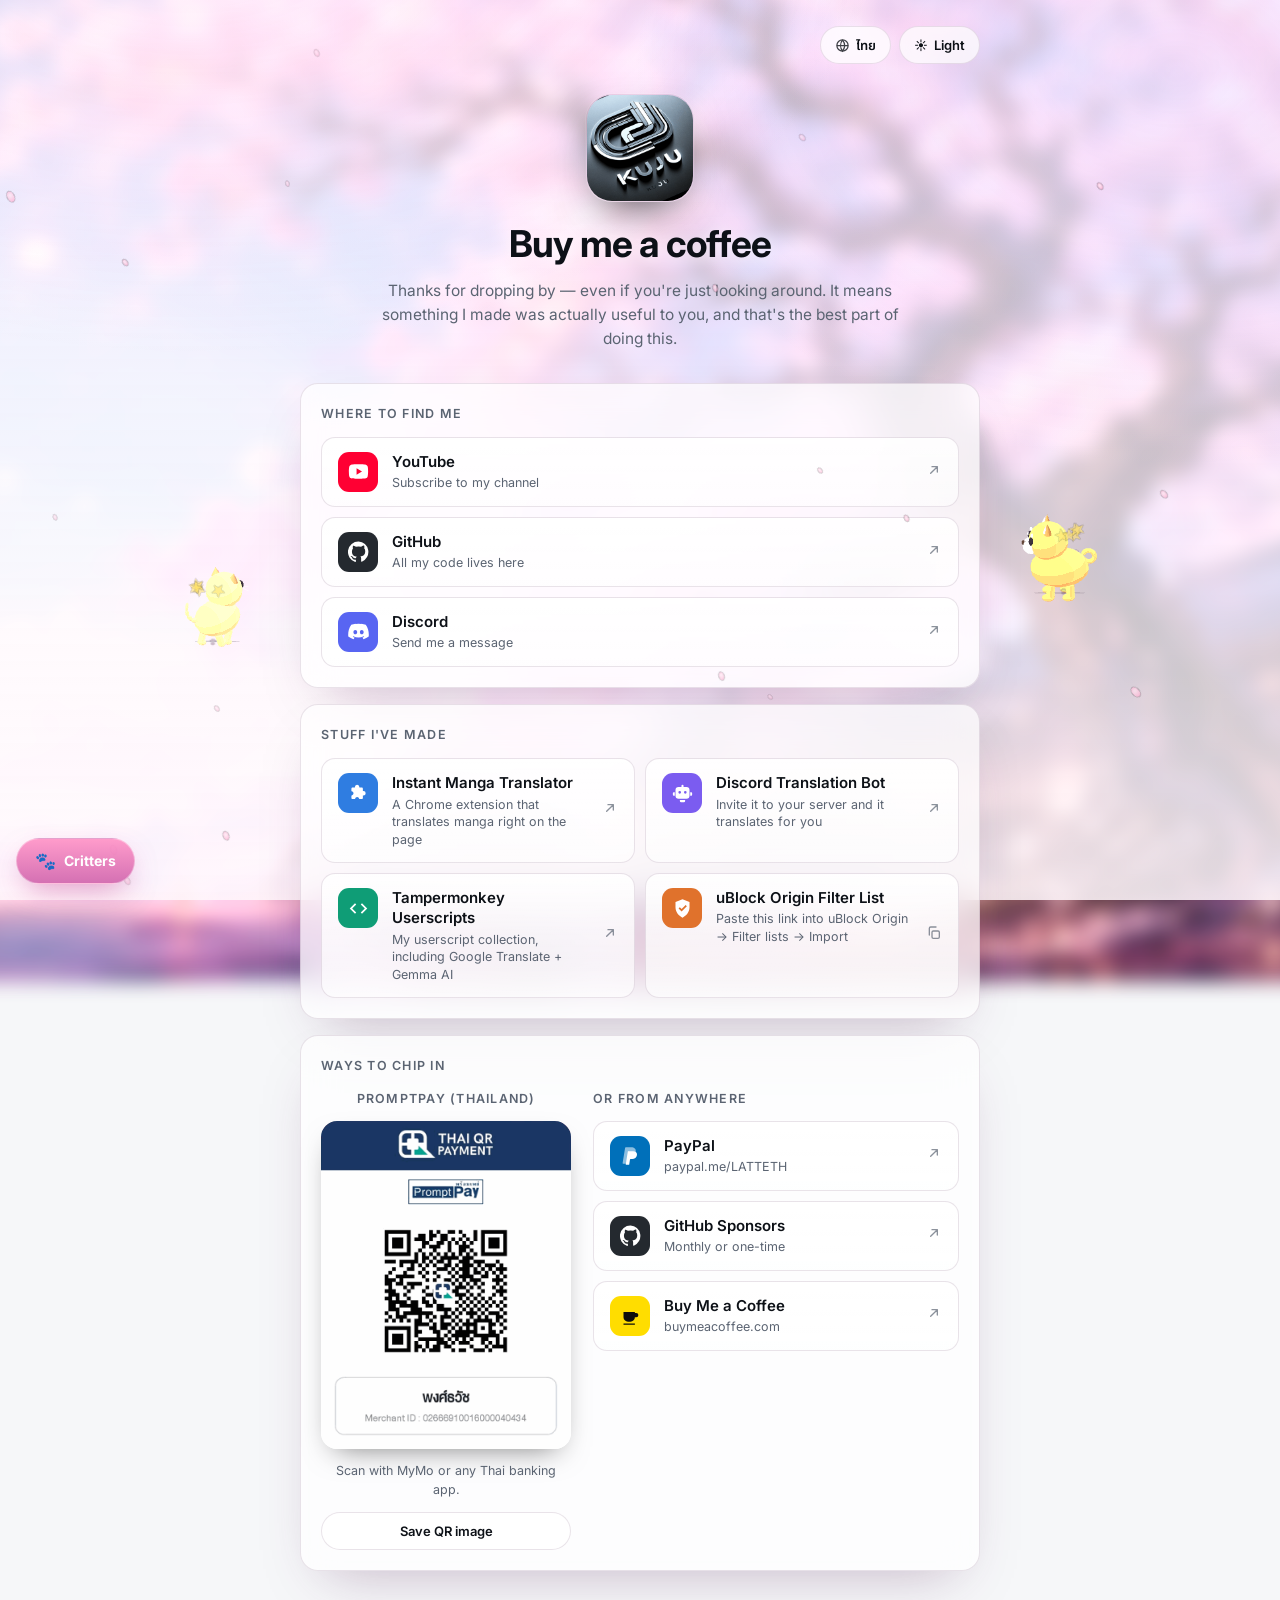
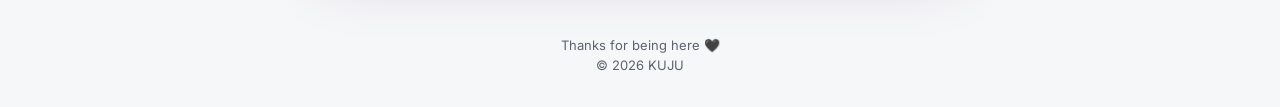
==== commit 9c8d2b2c: "Update code" ====
--- a/index.html
+++ b/index.html
@@ -86,6 +86,8 @@
 <footer>
   <span data-t="thanks"></span><br>
   © <span id="year"></span> KUJU
+  <!-- ตัวนับผู้เข้าชม — ซ่อนไว้จนกว่าจะดึงตัวเลขจริงมาได้ -->
+  <span class="visits" id="visit-count" hidden></span>
 </footer>
 
 <div class="toast" id="toast" role="status" aria-live="polite"></div>
@@ -102,6 +104,7 @@
 <script src="js/data.js"></script>
 <script src="js/i18n.js"></script>
 <script src="js/main.js"></script>
+<script src="js/counter.js" defer></script>
 
 <!-- มินิเกม "สัตว์ป่วนหน้าเว็บ" — โหลดทีหลังสุด ไม่ให้ถ่วงเนื้อหาหลัก
      three.js r128 (MIT) เก็บไว้ในโปรเจกต์เอง ไม่พึ่ง CDN เน็ตล่มก็ยังเล่นได้ -->
--- a/css/style.css
+++ b/css/style.css
@@ -310,3 +310,13 @@
   .critter-panel{width:100%}
   .critter-grid{grid-template-columns:repeat(5,1fr);max-height:38vh}
 }
+
+/* ============================================================
+   14. ตัวนับผู้เข้าชม (ท้ายหน้า)
+   ============================================================ */
+.visits{
+  display:block;margin-top:8px;font-size:12px;color:var(--muted);opacity:.85;
+  letter-spacing:.01em;
+}
+.visits::before{content:"👀 ";opacity:.8}
+.visits[hidden]{display:none}
